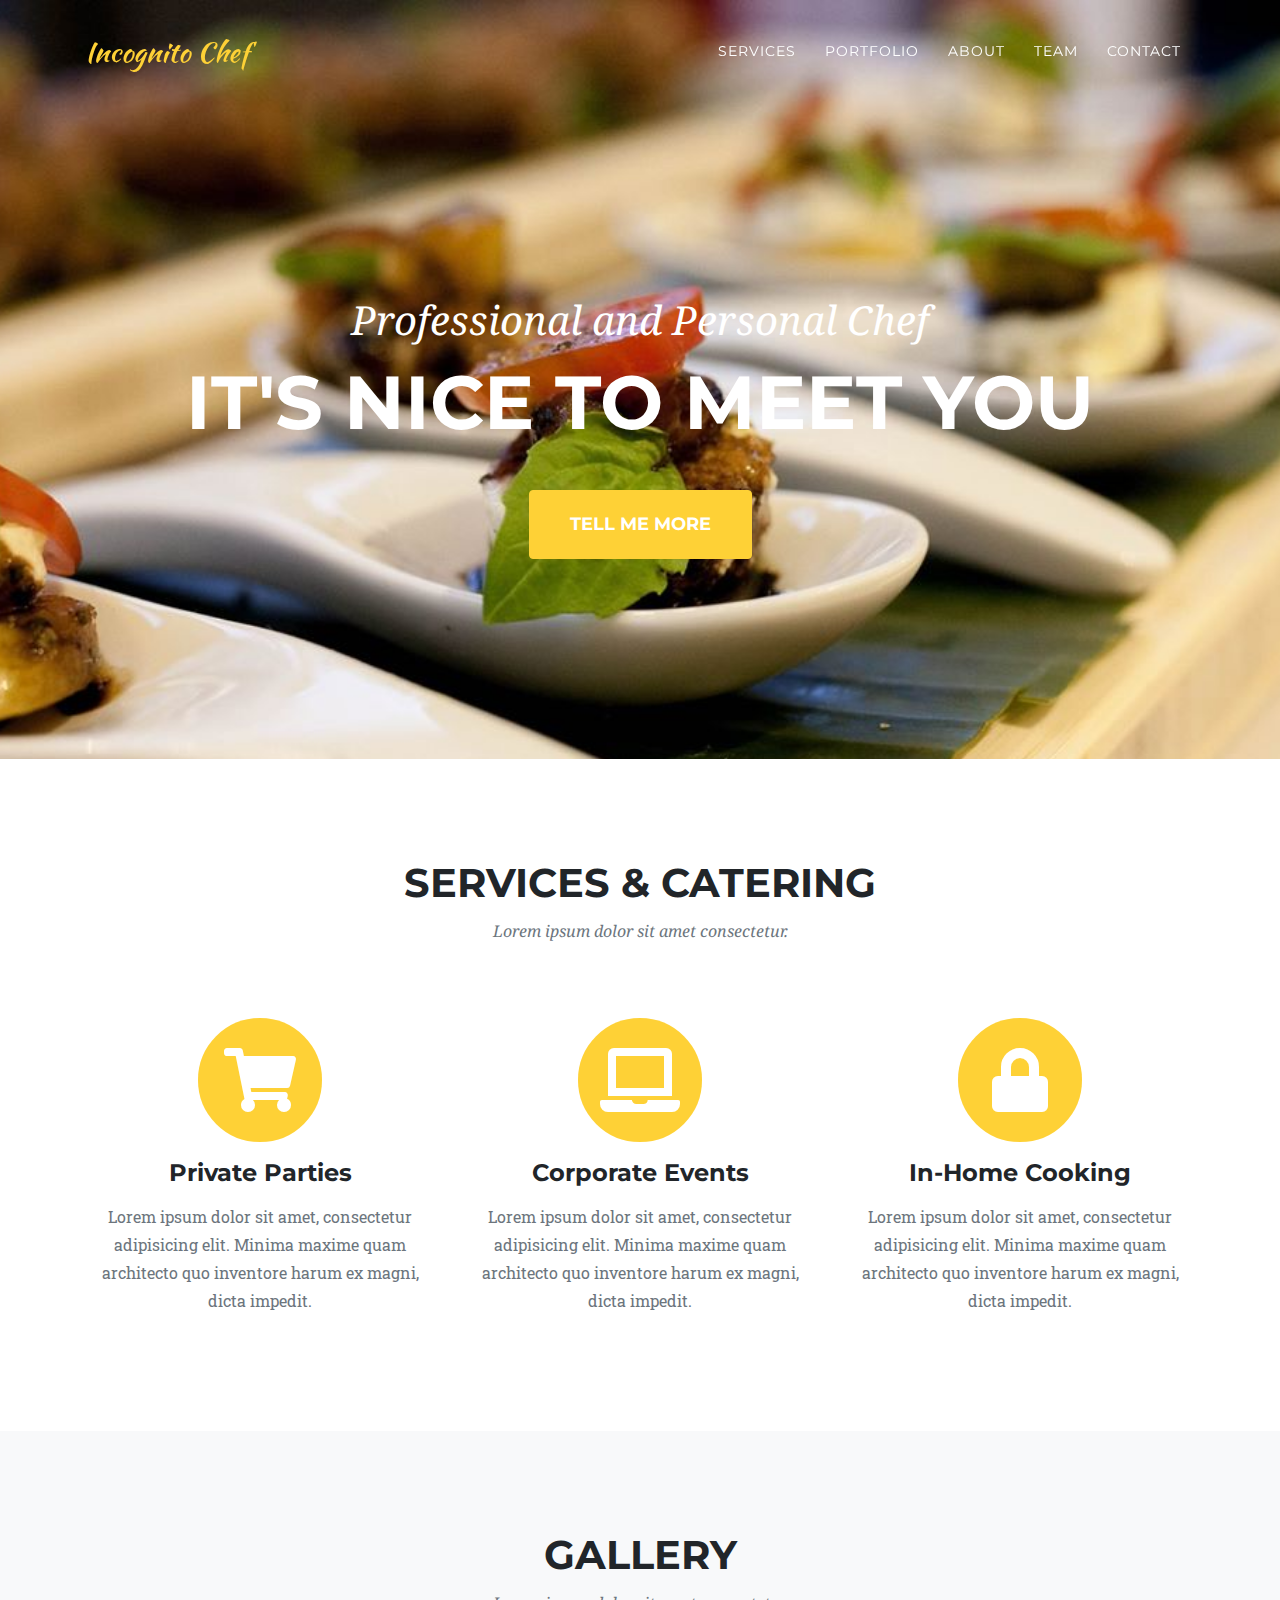
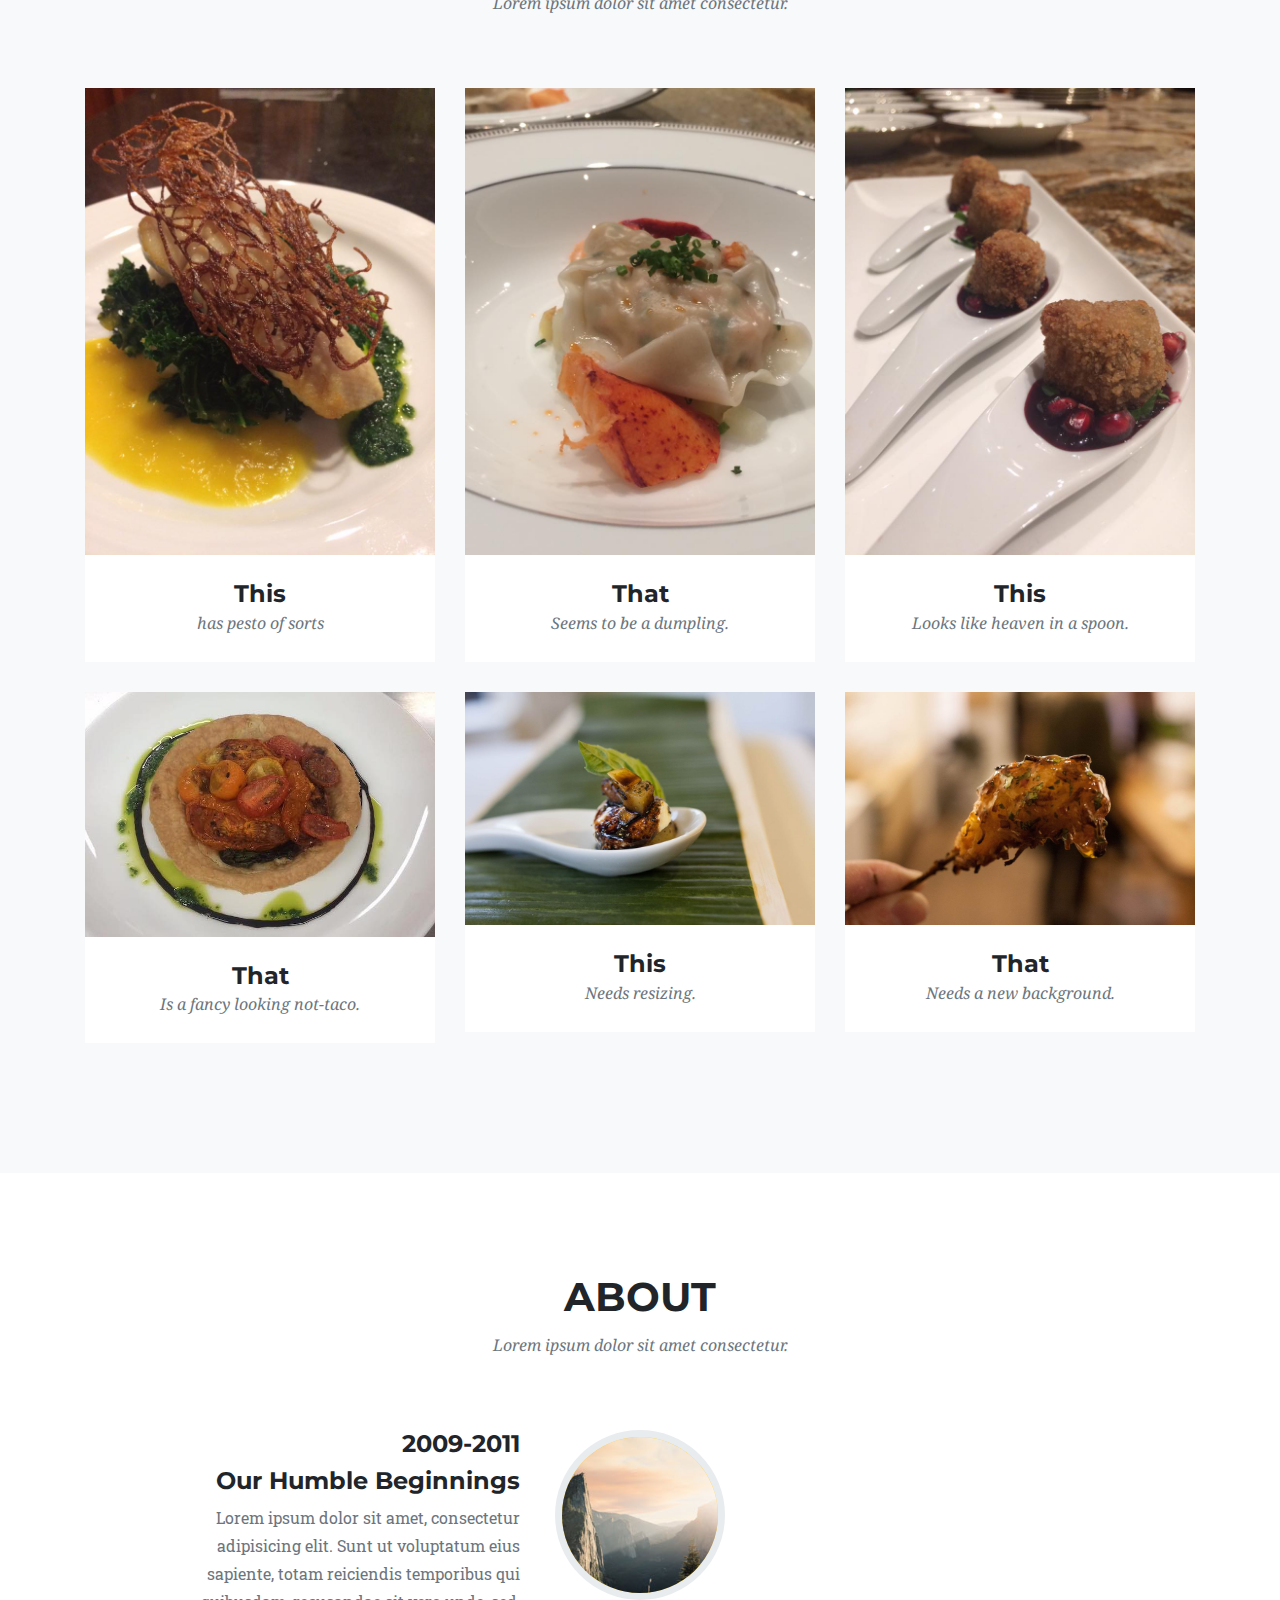
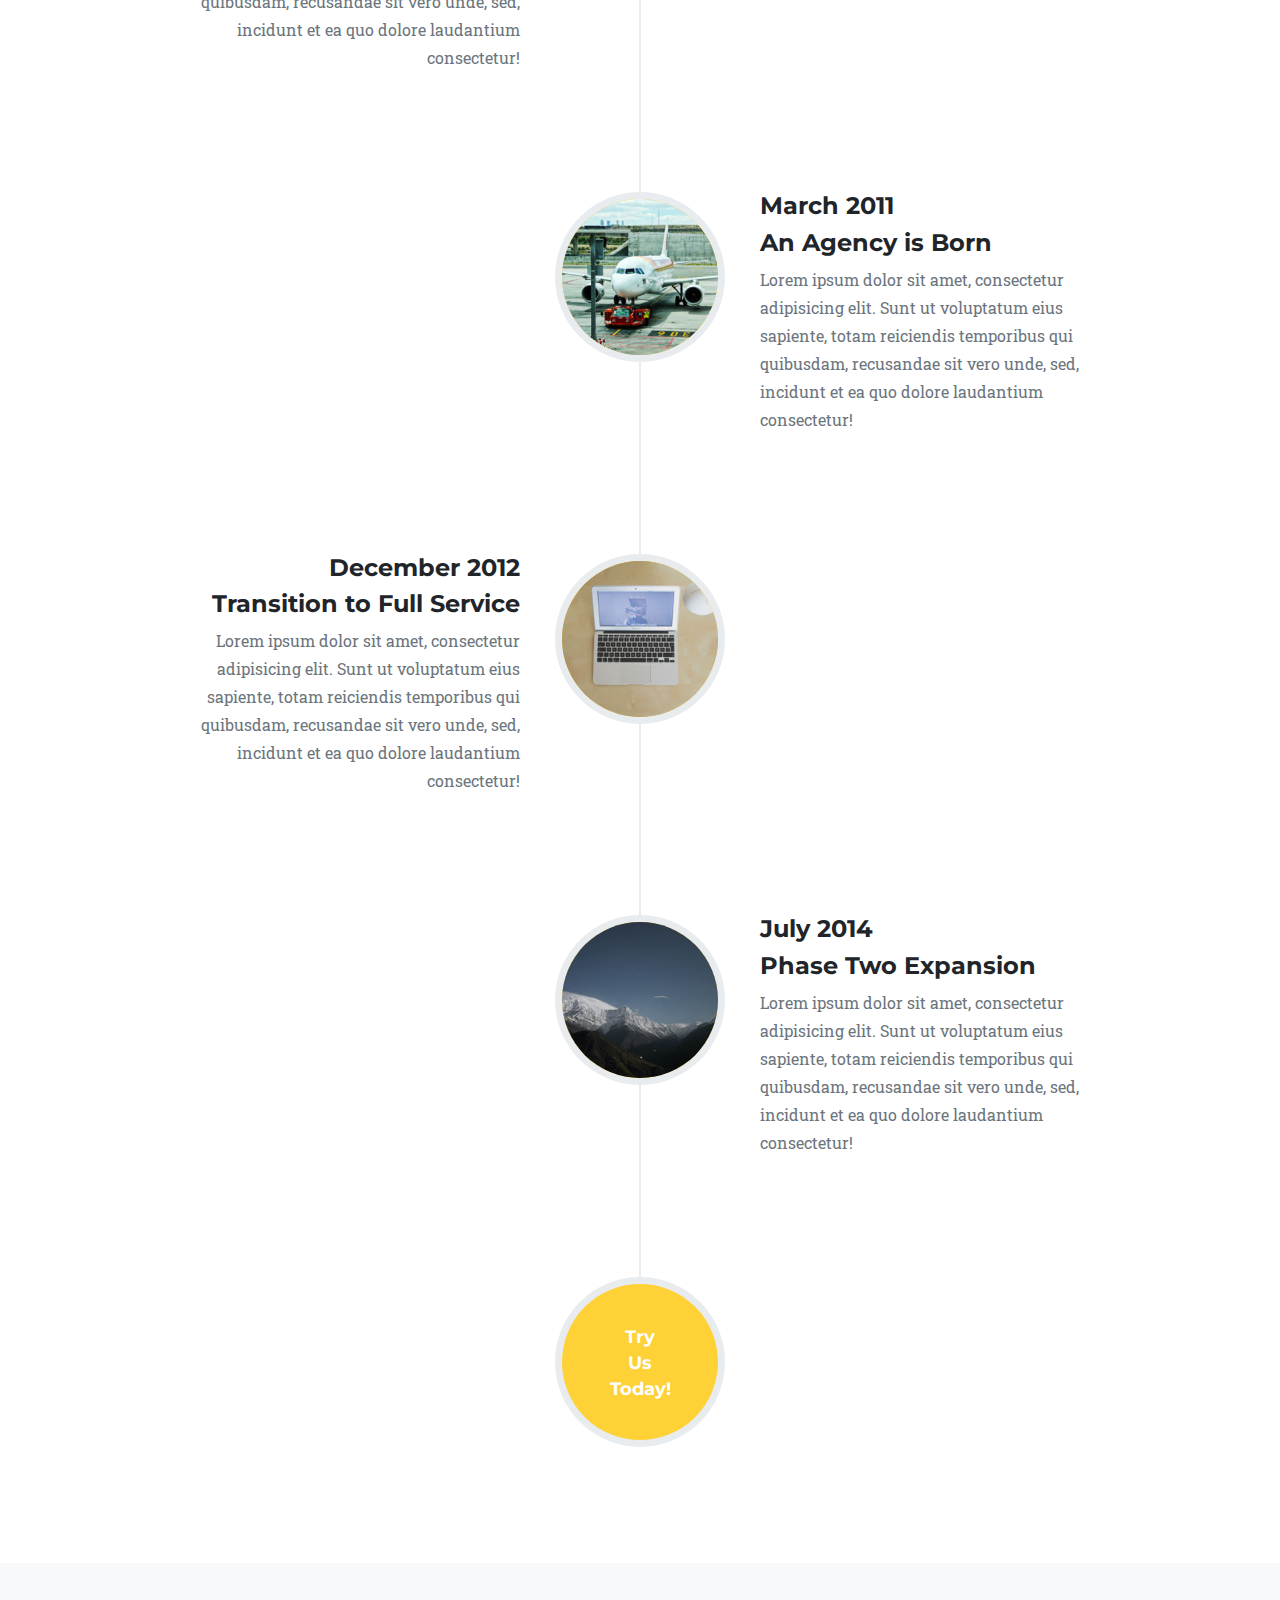
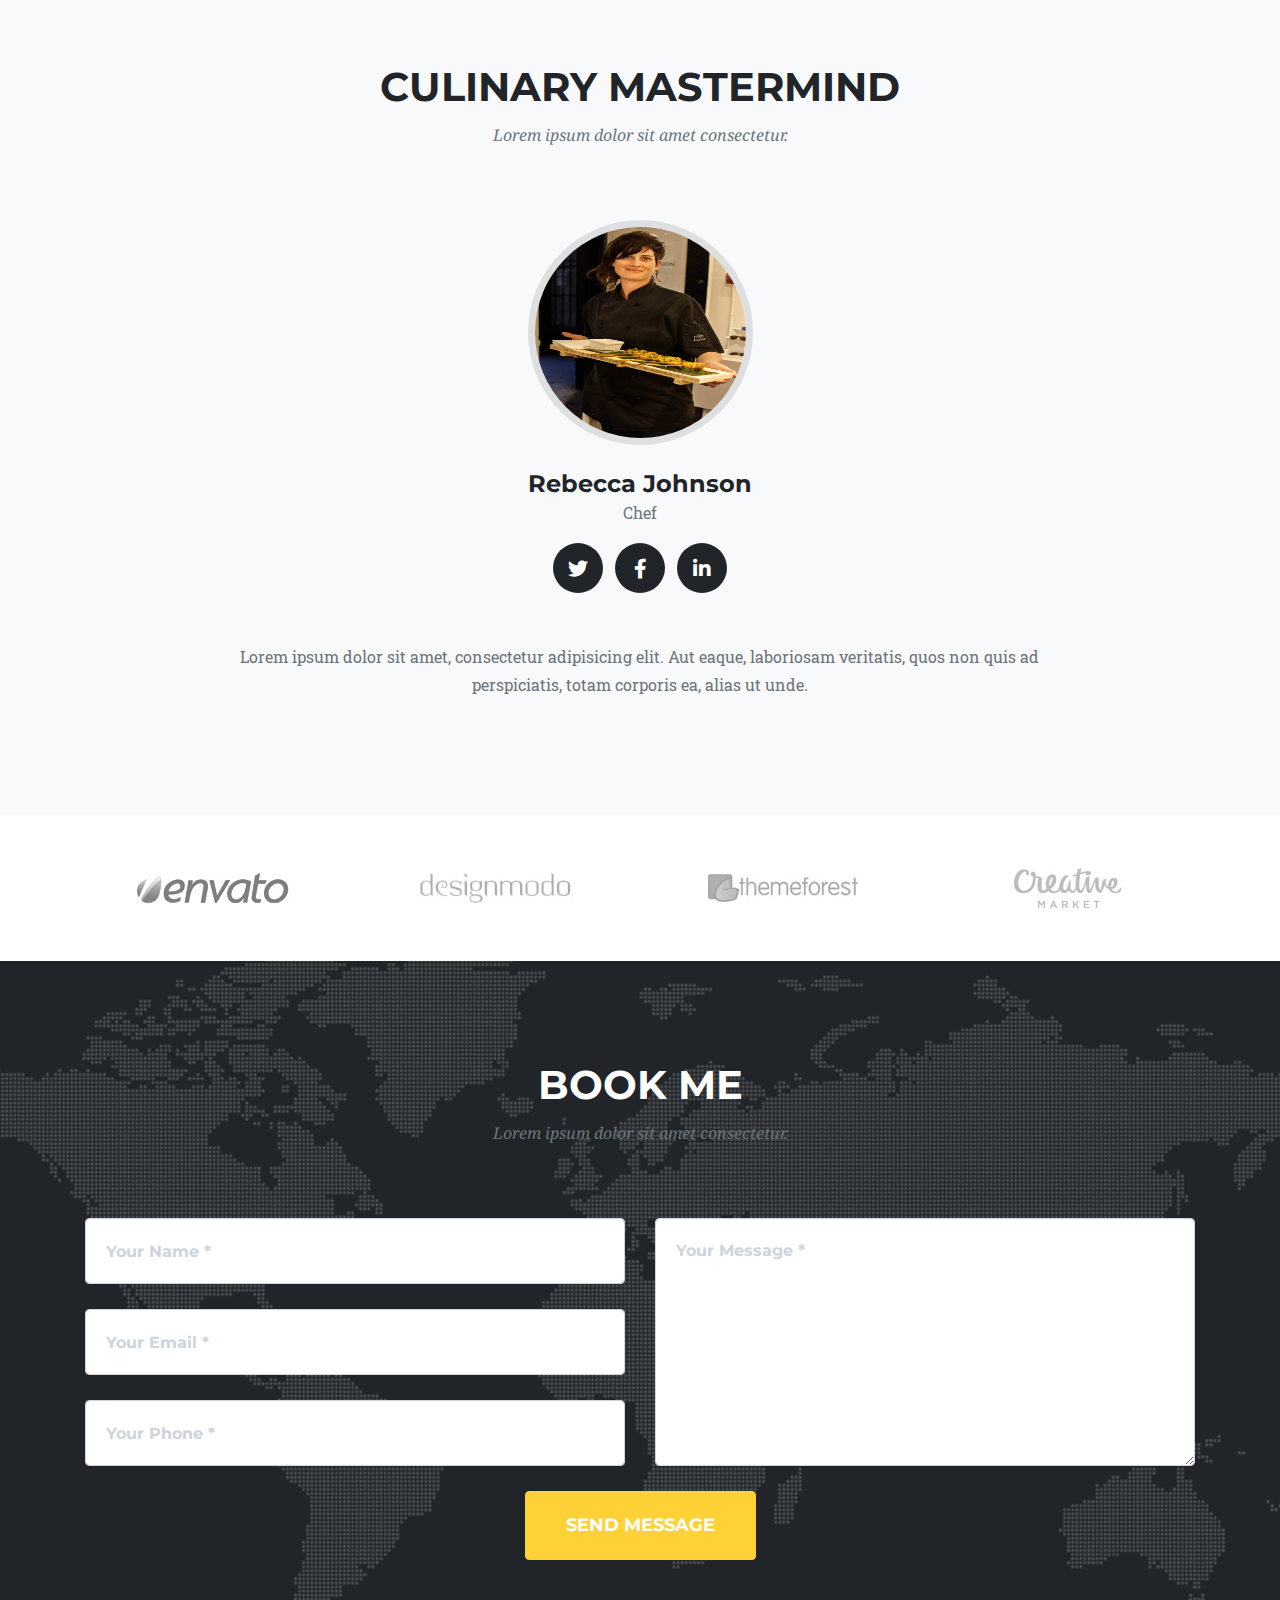
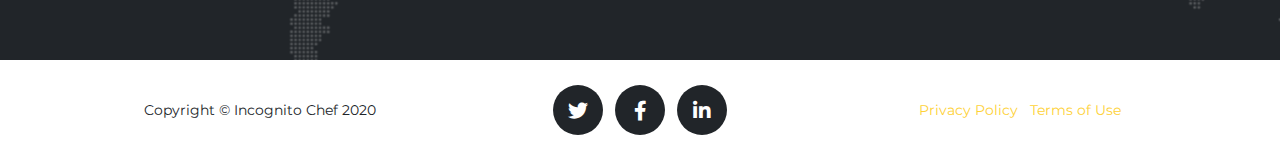
==== classes.html @ 46c606b2 "modals and timeline" ====
<!DOCTYPE html>
<html lang="en">

<head>

  <meta charset="utf-8">
  <meta name="viewport" content="width=device-width, initial-scale=1, shrink-to-fit=no">
  <meta name="description" content="">
  <meta name="author" content="">

  <title>Incognito Chef</title>

  <!-- Bootstrap core CSS -->
  <link href="vendor/bootstrap/css/bootstrap.min.css" rel="stylesheet">

  <!-- Custom fonts for this template -->
  <link href="vendor/fontawesome-free/css/all.min.css" rel="stylesheet" type="text/css">
  <link href="https://fonts.googleapis.com/css?family=Montserrat:400,700" rel="stylesheet" type="text/css">
  <link href='https://fonts.googleapis.com/css?family=Kaushan+Script' rel='stylesheet' type='text/css'>
  <link href='https://fonts.googleapis.com/css?family=Droid+Serif:400,700,400italic,700italic' rel='stylesheet' type='text/css'>
  <link href='https://fonts.googleapis.com/css?family=Roboto+Slab:400,100,300,700' rel='stylesheet' type='text/css'>

  <!-- Custom styles for this template -->
  <link href="css/agency.min.css" rel="stylesheet">

</head>

<body id="page-top">

  <!-- Navigation -->
  <nav class="navbar navbar-expand-lg navbar-dark fixed-top" id="mainNav">
    <div class="container">
      <a class="navbar-brand js-scroll-trigger" href="#page-top">Incognito Chef</a>
      <button class="navbar-toggler navbar-toggler-right" type="button" data-toggle="collapse" data-target="#navbarResponsive" aria-controls="navbarResponsive" aria-expanded="false" aria-label="Toggle navigation">
        Menu
        <i class="fas fa-bars"></i>
      </button>
      <div class="collapse navbar-collapse" id="navbarResponsive">
        <ul class="navbar-nav text-uppercase ml-auto">
          <li class="nav-item">
            <a class="nav-link js-scroll-trigger" href="#services">Services</a>
          </li>
          <li class="nav-item">
            <a class="nav-link js-scroll-trigger" href="#portfolio">Portfolio</a>
          </li>
          <li class="nav-item">
            <a class="nav-link js-scroll-trigger" href="#about">About</a>
          </li>
          <li class="nav-item">
            <a class="nav-link js-scroll-trigger" href="#team">Team</a>
          </li>
          <li class="nav-item">
            <a class="nav-link js-scroll-trigger" href="#contact">Contact</a>
          </li>
        </ul>
      </div>
    </div>
  </nav>

  <!-- Header -->
  <header class="masthead">
    <div class="container">
      <div class="intro-text">
        <div class="intro-lead-in">Professional and Personal Chef</div>
        <div class="intro-heading text-uppercase">It's Nice To Meet You</div>
        <a class="btn btn-primary btn-xl text-uppercase js-scroll-trigger" href="#services">Tell Me More</a>
      </div>
    </div>
  </header>

  <!-- Services -->
  <section class="page-section" id="services">
    <div class="container">
      <div class="row">
        <div class="col-lg-12 text-center">
          <h2 class="section-heading text-uppercase">Services & Catering</h2>
          <h3 class="section-subheading text-muted">Lorem ipsum dolor sit amet consectetur.</h3>
        </div>
      </div>
      <div class="row text-center">
        <div class="col-md-4">
          <span class="fa-stack fa-4x">
            <i class="fas fa-circle fa-stack-2x text-primary"></i>
            <i class="fas fa-shopping-cart fa-stack-1x fa-inverse"></i>
          </span>
          <h4 class="service-heading">Private Parties</h4>
          <p class="text-muted">Lorem ipsum dolor sit amet, consectetur adipisicing elit. Minima maxime quam architecto quo inventore harum ex magni, dicta impedit.</p>
        </div>
        <div class="col-md-4">
          <span class="fa-stack fa-4x">
            <i class="fas fa-circle fa-stack-2x text-primary"></i>
            <i class="fas fa-laptop fa-stack-1x fa-inverse"></i>
          </span>
          <h4 class="service-heading">Corporate Events</h4>
          <p class="text-muted">Lorem ipsum dolor sit amet, consectetur adipisicing elit. Minima maxime quam architecto quo inventore harum ex magni, dicta impedit.</p>
        </div>
        <div class="col-md-4">
          <span class="fa-stack fa-4x">
            <i class="fas fa-circle fa-stack-2x text-primary"></i>
            <i class="fas fa-lock fa-stack-1x fa-inverse"></i>
          </span>
          <h4 class="service-heading">In-Home Cooking</h4>
          <p class="text-muted">Lorem ipsum dolor sit amet, consectetur adipisicing elit. Minima maxime quam architecto quo inventore harum ex magni, dicta impedit.</p>
        </div>
      </div>
    </div>
  </section>

  <!-- Portfolio Grid -->
  <section class="bg-light page-section" id="portfolio">
    <div class="container">
      <div class="row">
        <div class="col-lg-12 text-center">
          <h2 class="section-heading text-uppercase">Gallery</h2>
          <h3 class="section-subheading text-muted">Lorem ipsum dolor sit amet consectetur.</h3>
        </div>
      </div>
      <div class="row">
        <div class="col-md-4 col-sm-6 portfolio-item">
          <a class="portfolio-link" data-toggle="modal" href="#portfolioModal1">
            <div class="portfolio-hover">
              <div class="portfolio-hover-content">
                <i class="fas fa-plus fa-3x"></i>
              </div>
            </div>
            <img class="img-fluid" src="img/portfolio/food1.jpg" alt="">
          </a>
          <div class="portfolio-caption">
            <h4>This</h4>
            <p class="text-muted">has pesto of sorts</p>
          </div>
        </div>
        <div class="col-md-4 col-sm-6 portfolio-item">
          <a class="portfolio-link" data-toggle="modal" href="#portfolioModal2">
            <div class="portfolio-hover">
              <div class="portfolio-hover-content">
                <i class="fas fa-plus fa-3x"></i>
              </div>
            </div>
            <img class="img-fluid" src="img/portfolio/food2.jpg" alt="">
          </a>
          <div class="portfolio-caption">
            <h4>That</h4>
            <p class="text-muted">Seems to be a dumpling.</p>
          </div>
        </div>
        <div class="col-md-4 col-sm-6 portfolio-item">
          <a class="portfolio-link" data-toggle="modal" href="#portfolioModal3">
            <div class="portfolio-hover">
              <div class="portfolio-hover-content">
                <i class="fas fa-plus fa-3x"></i>
              </div>
            </div>
            <img class="img-fluid" src="img/portfolio/food3.jpg" alt="">
          </a>
          <div class="portfolio-caption">
            <h4>This</h4>
            <p class="text-muted">Looks like heaven in a spoon.</p>
          </div>
        </div>
        <div class="col-md-4 col-sm-6 portfolio-item">
          <a class="portfolio-link" data-toggle="modal" href="#portfolioModal4">
            <div class="portfolio-hover">
              <div class="portfolio-hover-content">
                <i class="fas fa-plus fa-3x"></i>
              </div>
            </div>
            <img class="img-fluid" src="img/portfolio/food4.jpg" alt="">
          </a>
          <div class="portfolio-caption">
            <h4>That</h4>
            <p class="text-muted">Is a fancy looking not-taco.</p>
          </div>
        </div>
        <div class="col-md-4 col-sm-6 portfolio-item">
          <a class="portfolio-link" data-toggle="modal" href="#portfolioModal5">
            <div class="portfolio-hover">
              <div class="portfolio-hover-content">
                <i class="fas fa-plus fa-3x"></i>
              </div>
            </div>
            <img class="img-fluid" src="img/portfolio/food5.jpg" alt="">
          </a>
          <div class="portfolio-caption">
            <h4>This</h4>
            <p class="text-muted">Needs resizing.</p>
          </div>
        </div>
        <div class="col-md-4 col-sm-6 portfolio-item">
          <a class="portfolio-link" data-toggle="modal" href="#portfolioModal6">
            <div class="portfolio-hover">
              <div class="portfolio-hover-content">
                <i class="fas fa-plus fa-3x"></i>
              </div>
            </div>
            <img class="img-fluid" src="img/portfolio/food6.jpg" alt="">
          </a>
          <div class="portfolio-caption">
            <h4>That</h4>
            <p class="text-muted">Needs a new background.</p>
          </div>
        </div>
      </div>
    </div>
  </section>

  <!-- About -->
  <section class="page-section" id="about">
    <div class="container">
      <div class="row">
        <div class="col-lg-12 text-center">
          <h2 class="section-heading text-uppercase">About</h2>
          <h3 class="section-subheading text-muted">Lorem ipsum dolor sit amet consectetur.</h3>
        </div>
      </div>
      <div class="row">
        <div class="col-lg-12">
          <ul class="timeline">
            <li>
              <div class="timeline-image">
                <img class="rounded-circle img-fluid" src="img/about/1.jpg" alt="">
              </div>
              <div class="timeline-panel">
                <div class="timeline-heading">
                  <h4>2009-2011</h4>
                  <h4 class="subheading">Our Humble Beginnings</h4>
                </div>
                <div class="timeline-body">
                  <p class="text-muted">Lorem ipsum dolor sit amet, consectetur adipisicing elit. Sunt ut voluptatum eius sapiente, totam reiciendis temporibus qui quibusdam, recusandae sit vero unde, sed, incidunt et ea quo dolore laudantium consectetur!</p>
                </div>
              </div>
            </li>
            <li class="timeline-inverted">
              <div class="timeline-image">
                <img class="rounded-circle img-fluid" src="img/about/2.jpg" alt="">
              </div>
              <div class="timeline-panel">
                <div class="timeline-heading">
                  <h4>March 2011</h4>
                  <h4 class="subheading">An Agency is Born</h4>
                </div>
                <div class="timeline-body">
                  <p class="text-muted">Lorem ipsum dolor sit amet, consectetur adipisicing elit. Sunt ut voluptatum eius sapiente, totam reiciendis temporibus qui quibusdam, recusandae sit vero unde, sed, incidunt et ea quo dolore laudantium consectetur!</p>
                </div>
              </div>
            </li>
            <li>
              <div class="timeline-image">
                <img class="rounded-circle img-fluid" src="img/about/3.jpg" alt="">
              </div>
              <div class="timeline-panel">
                <div class="timeline-heading">
                  <h4>December 2012</h4>
                  <h4 class="subheading">Transition to Full Service</h4>
                </div>
                <div class="timeline-body">
                  <p class="text-muted">Lorem ipsum dolor sit amet, consectetur adipisicing elit. Sunt ut voluptatum eius sapiente, totam reiciendis temporibus qui quibusdam, recusandae sit vero unde, sed, incidunt et ea quo dolore laudantium consectetur!</p>
                </div>
              </div>
            </li>
            <li class="timeline-inverted">
              <div class="timeline-image">
                <img class="rounded-circle img-fluid" src="img/about/4.jpg" alt="">
              </div>
              <div class="timeline-panel">
                <div class="timeline-heading">
                  <h4>July 2014</h4>
                  <h4 class="subheading">Phase Two Expansion</h4>
                </div>
                <div class="timeline-body">
                  <p class="text-muted">Lorem ipsum dolor sit amet, consectetur adipisicing elit. Sunt ut voluptatum eius sapiente, totam reiciendis temporibus qui quibusdam, recusandae sit vero unde, sed, incidunt et ea quo dolore laudantium consectetur!</p>
                </div>
              </div>
            </li>
            <li class="timeline-inverted">
              <div class="timeline-image">
                <h4>Try
                  <br>Us
                  <br>Today!</h4>
              </div>
            </li>
          </ul>
        </div>
      </div>
    </div>
  </section>

  <!-- Team -->
  <section class="bg-light page-section" id="team">
    <div class="container">
      <div class="row">
        <div class="col-lg-12 text-center">
          <h2 class="section-heading text-uppercase">Culinary Mastermind</h2>
          <h3 class="section-subheading text-muted">Lorem ipsum dolor sit amet consectetur.</h3>
        </div>
      </div>
      
        
          <div class="team-member">
            <img class="mx-auto rounded-circle" src="img/team/rebecca.jpg" alt="">
            <h4>Rebecca Johnson</h4>
            <p class="text-muted">Chef</p>
            <ul class="list-inline social-buttons">
              <li class="list-inline-item">
                <a href="#">
                  <i class="fab fa-twitter"></i>
                </a>
              </li>
              <li class="list-inline-item">
                <a href="#">
                  <i class="fab fa-facebook-f"></i>
                </a>
              </li>
              <li class="list-inline-item">
                <a href="#">
                  <i class="fab fa-linkedin-in"></i>
                </a>
              </li>
            </ul>
          </div>
        
      </div>
      <div class="row">
        <div class="col-lg-8 mx-auto text-center">
          <p class="large text-muted">Lorem ipsum dolor sit amet, consectetur adipisicing elit. Aut eaque, laboriosam veritatis, quos non quis ad perspiciatis, totam corporis ea, alias ut unde.</p>
        </div>
      </div>
    </div>
  </section>

  <!-- Awardss -->
  <section class="py-5">
    <div class="container">
      <div class="row">
        <div class="col-md-3 col-sm-6">
          <a href="#">
            <img class="img-fluid d-block mx-auto" src="img/logos/envato.jpg" alt="">
          </a>
        </div>
        <div class="col-md-3 col-sm-6">
          <a href="#">
            <img class="img-fluid d-block mx-auto" src="img/logos/designmodo.jpg" alt="">
          </a>
        </div>
        <div class="col-md-3 col-sm-6">
          <a href="#">
            <img class="img-fluid d-block mx-auto" src="img/logos/themeforest.jpg" alt="">
          </a>
        </div>
        <div class="col-md-3 col-sm-6">
          <a href="#">
            <img class="img-fluid d-block mx-auto" src="img/logos/creative-market.jpg" alt="">
          </a>
        </div>
      </div>
    </div>
  </section>

  <!-- Contact -->
  <section class="page-section" id="contact">
    <div class="container">
      <div class="row">
        <div class="col-lg-12 text-center">
          <h2 class="section-heading text-uppercase">Book Me</h2>
          <h3 class="section-subheading text-muted">Lorem ipsum dolor sit amet consectetur.</h3>
        </div>
      </div>
      <div class="row">
        <div class="col-lg-12">
          <form id="contactForm" name="sentMessage" novalidate="novalidate">
            <div class="row">
              <div class="col-md-6">
                <div class="form-group">
                  <input class="form-control" id="name" type="text" placeholder="Your Name *" required="required" data-validation-required-message="Please enter your name.">
                  <p class="help-block text-danger"></p>
                </div>
                <div class="form-group">
                  <input class="form-control" id="email" type="email" placeholder="Your Email *" required="required" data-validation-required-message="Please enter your email address.">
                  <p class="help-block text-danger"></p>
                </div>
                <div class="form-group">
                  <input class="form-control" id="phone" type="tel" placeholder="Your Phone *" required="required" data-validation-required-message="Please enter your phone number.">
                  <p class="help-block text-danger"></p>
                </div>
              </div>
              <div class="col-md-6">
                <div class="form-group">
                  <textarea class="form-control" id="message" placeholder="Your Message *" required="required" data-validation-required-message="Please enter a message."></textarea>
                  <p class="help-block text-danger"></p>
                </div>
              </div>
              <div class="clearfix"></div>
              <div class="col-lg-12 text-center">
                <div id="success"></div>
                <button id="sendMessageButton" class="btn btn-primary btn-xl text-uppercase" type="submit">Send Message</button>
              </div>
            </div>
          </form>
        </div>
      </div>
    </div>
  </section>

  <!-- Footer -->
  <footer class="footer">
    <div class="container">
      <div class="row align-items-center">
        <div class="col-md-4">
          <span class="copyright">Copyright &copy; Incognito Chef 2020</span>
        </div>
        <div class="col-md-4">
          <ul class="list-inline social-buttons">
            <li class="list-inline-item">
              <a href="#">
                <i class="fab fa-twitter"></i>
              </a>
            </li>
            <li class="list-inline-item">
              <a href="#">
                <i class="fab fa-facebook-f"></i>
              </a>
            </li>
            <li class="list-inline-item">
              <a href="#">
                <i class="fab fa-linkedin-in"></i>
              </a>
            </li>
          </ul>
        </div>
        <div class="col-md-4">
          <ul class="list-inline quicklinks">
            <li class="list-inline-item">
              <a href="#">Privacy Policy</a>
            </li>
            <li class="list-inline-item">
              <a href="#">Terms of Use</a>
            </li>
          </ul>
        </div>
      </div>
    </div>
  </footer>

  <!-- Portfolio Modals -->

  <!-- Modal 1 -->
  <div class="portfolio-modal modal fade" id="portfolioModal1" tabindex="-1" role="dialog" aria-hidden="true">
    <div class="modal-dialog">
      <div class="modal-content">
        <div class="close-modal" data-dismiss="modal">
          <div class="lr">
            <div class="rl"></div>
          </div>
        </div>
        <div class="container">
          <div class="row">
            <div class="col-lg-8 mx-auto">
              <div class="modal-body">
                <!-- Project Details Go Here -->
                <h2 class="text-uppercase">Project Name</h2>
                <p class="item-intro text-muted">Lorem ipsum dolor sit amet consectetur.</p>
                <img class="img-fluid d-block mx-auto" src="img/portfolio/01-full.jpg" alt="">
                <p>Use this area to describe your project. Lorem ipsum dolor sit amet, consectetur adipisicing elit. Est blanditiis dolorem culpa incidunt minus dignissimos deserunt repellat aperiam quasi sunt officia expedita beatae cupiditate, maiores repudiandae, nostrum, reiciendis facere nemo!</p>
                <ul class="list-inline">
                  <li>Date: January 2017</li>
                  <li>Client: Threads</li>
                  <li>Category: Illustration</li>
                </ul>
                <button class="btn btn-primary" data-dismiss="modal" type="button">
                  <i class="fas fa-times"></i>
                  Close Project</button>
              </div>
            </div>
          </div>
        </div>
      </div>
    </div>
  </div>

  <!-- Modal 2 -->
  <div class="portfolio-modal modal fade" id="portfolioModal2" tabindex="-1" role="dialog" aria-hidden="true">
    <div class="modal-dialog">
      <div class="modal-content">
        <div class="close-modal" data-dismiss="modal">
          <div class="lr">
            <div class="rl"></div>
          </div>
        </div>
        <div class="container">
          <div class="row">
            <div class="col-lg-8 mx-auto">
              <div class="modal-body">
                <!-- Project Details Go Here -->
                <h2 class="text-uppercase">Project Name</h2>
                <p class="item-intro text-muted">Lorem ipsum dolor sit amet consectetur.</p>
                <img class="img-fluid d-block mx-auto" src="img/portfolio/02-full.jpg" alt="">
                <p>Use this area to describe your project. Lorem ipsum dolor sit amet, consectetur adipisicing elit. Est blanditiis dolorem culpa incidunt minus dignissimos deserunt repellat aperiam quasi sunt officia expedita beatae cupiditate, maiores repudiandae, nostrum, reiciendis facere nemo!</p>
                <ul class="list-inline">
                  <li>Date: January 2017</li>
                  <li>Client: Explore</li>
                  <li>Category: Graphic Design</li>
                </ul>
                <button class="btn btn-primary" data-dismiss="modal" type="button">
                  <i class="fas fa-times"></i>
                  Close Project</button>
              </div>
            </div>
          </div>
        </div>
      </div>
    </div>
  </div>

  <!-- Modal 3 -->
  <div class="portfolio-modal modal fade" id="portfolioModal3" tabindex="-1" role="dialog" aria-hidden="true">
    <div class="modal-dialog">
      <div class="modal-content">
        <div class="close-modal" data-dismiss="modal">
          <div class="lr">
            <div class="rl"></div>
          </div>
        </div>
        <div class="container">
          <div class="row">
            <div class="col-lg-8 mx-auto">
              <div class="modal-body">
                <!-- Project Details Go Here -->
                <h2 class="text-uppercase">Project Name</h2>
                <p class="item-intro text-muted">Lorem ipsum dolor sit amet consectetur.</p>
                <img class="img-fluid d-block mx-auto" src="img/portfolio/03-full.jpg" alt="">
                <p>Use this area to describe your project. Lorem ipsum dolor sit amet, consectetur adipisicing elit. Est blanditiis dolorem culpa incidunt minus dignissimos deserunt repellat aperiam quasi sunt officia expedita beatae cupiditate, maiores repudiandae, nostrum, reiciendis facere nemo!</p>
                <ul class="list-inline">
                  <li>Date: January 2017</li>
                  <li>Client: Finish</li>
                  <li>Category: Identity</li>
                </ul>
                <button class="btn btn-primary" data-dismiss="modal" type="button">
                  <i class="fas fa-times"></i>
                  Close Project</button>
              </div>
            </div>
          </div>
        </div>
      </div>
    </div>
  </div>

  <!-- Modal 4 -->
  <div class="portfolio-modal modal fade" id="portfolioModal4" tabindex="-1" role="dialog" aria-hidden="true">
    <div class="modal-dialog">
      <div class="modal-content">
        <div class="close-modal" data-dismiss="modal">
          <div class="lr">
            <div class="rl"></div>
          </div>
        </div>
        <div class="container">
          <div class="row">
            <div class="col-lg-8 mx-auto">
              <div class="modal-body">
                <!-- Project Details Go Here -->
                <h2 class="text-uppercase">Project Name</h2>
                <p class="item-intro text-muted">Lorem ipsum dolor sit amet consectetur.</p>
                <img class="img-fluid d-block mx-auto" src="img/portfolio/04-full.jpg" alt="">
                <p>Use this area to describe your project. Lorem ipsum dolor sit amet, consectetur adipisicing elit. Est blanditiis dolorem culpa incidunt minus dignissimos deserunt repellat aperiam quasi sunt officia expedita beatae cupiditate, maiores repudiandae, nostrum, reiciendis facere nemo!</p>
                <ul class="list-inline">
                  <li>Date: January 2017</li>
                  <li>Client: Lines</li>
                  <li>Category: Branding</li>
                </ul>
                <button class="btn btn-primary" data-dismiss="modal" type="button">
                  <i class="fas fa-times"></i>
                  Close Project</button>
              </div>
            </div>
          </div>
        </div>
      </div>
    </div>
  </div>

  <!-- Modal 5 -->
  <div class="portfolio-modal modal fade" id="portfolioModal5" tabindex="-1" role="dialog" aria-hidden="true">
    <div class="modal-dialog">
      <div class="modal-content">
        <div class="close-modal" data-dismiss="modal">
          <div class="lr">
            <div class="rl"></div>
          </div>
        </div>
        <div class="container">
          <div class="row">
            <div class="col-lg-8 mx-auto">
              <div class="modal-body">
                <!-- Project Details Go Here -->
                <h2 class="text-uppercase">Project Name</h2>
                <p class="item-intro text-muted">Lorem ipsum dolor sit amet consectetur.</p>
                <img class="img-fluid d-block mx-auto" src="img/portfolio/05-full.jpg" alt="">
                <p>Use this area to describe your project. Lorem ipsum dolor sit amet, consectetur adipisicing elit. Est blanditiis dolorem culpa incidunt minus dignissimos deserunt repellat aperiam quasi sunt officia expedita beatae cupiditate, maiores repudiandae, nostrum, reiciendis facere nemo!</p>
                <ul class="list-inline">
                  <li>Date: January 2017</li>
                  <li>Client: Southwest</li>
                  <li>Category: Website Design</li>
                </ul>
                <button class="btn btn-primary" data-dismiss="modal" type="button">
                  <i class="fas fa-times"></i>
                  Close Project</button>
              </div>
            </div>
          </div>
        </div>
      </div>
    </div>
  </div>

  <!-- Modal 6 -->
  <div class="portfolio-modal modal fade" id="portfolioModal6" tabindex="-1" role="dialog" aria-hidden="true">
    <div class="modal-dialog">
      <div class="modal-content">
        <div class="close-modal" data-dismiss="modal">
          <div class="lr">
            <div class="rl"></div>
          </div>
        </div>
        <div class="container">
          <div class="row">
            <div class="col-lg-8 mx-auto">
              <div class="modal-body">
                <!-- Project Details Go Here -->
                <h2 class="text-uppercase">Project Name</h2>
                <p class="item-intro text-muted">Lorem ipsum dolor sit amet consectetur.</p>
                <img class="img-fluid d-block mx-auto" src="img/portfolio/06-full.jpg" alt="">
                <p>Use this area to describe your project. Lorem ipsum dolor sit amet, consectetur adipisicing elit. Est blanditiis dolorem culpa incidunt minus dignissimos deserunt repellat aperiam quasi sunt officia expedita beatae cupiditate, maiores repudiandae, nostrum, reiciendis facere nemo!</p>
                <ul class="list-inline">
                  <li>Date: January 2017</li>
                  <li>Client: Window</li>
                  <li>Category: Photography</li>
                </ul>
                <button class="btn btn-primary" data-dismiss="modal" type="button">
                  <i class="fas fa-times"></i>
                  Close Project</button>
              </div>
            </div>
          </div>
        </div>
      </div>
    </div>
  </div>

  <!-- Bootstrap core JavaScript -->
  <script src="vendor/jquery/jquery.min.js"></script>
  <script src="vendor/bootstrap/js/bootstrap.bundle.min.js"></script>

  <!-- Plugin JavaScript -->
  <script src="vendor/jquery-easing/jquery.easing.min.js"></script>

  <!-- Contact form JavaScript -->
  <script src="js/jqBootstrapValidation.js"></script>
  <script src="js/contact_me.js"></script>

  <!-- Custom scripts for this template -->
  <script src="js/agency.min.js"></script>

</body>

</html>
---- css/agency.min.css ----
/*!
 * Start Bootstrap - Agency v5.2.2 (https://startbootstrap.com/template-overviews/agency)
 * Copyright 2013-2019 Start Bootstrap
 * Licensed under MIT (https://github.com/BlackrockDigital/startbootstrap-agency/blob/master/LICENSE)
 */body{overflow-x:hidden;font-family:'Roboto Slab',-apple-system,BlinkMacSystemFont,'Segoe UI',Roboto,'Helvetica Neue',Arial,sans-serif,'Apple Color Emoji','Segoe UI Emoji','Segoe UI Symbol','Noto Color Emoji'}p{line-height:1.75}a{color:#fed136}a:hover{color:#fec503}.text-primary{color:#fed136!important}h1,h2,h3,h4,h5,h6{font-weight:700;font-family:Montserrat,-apple-system,BlinkMacSystemFont,'Segoe UI',Roboto,'Helvetica Neue',Arial,sans-serif,'Apple Color Emoji','Segoe UI Emoji','Segoe UI Symbol','Noto Color Emoji'}.page-section{padding:100px 0}.page-section h2.section-heading{font-size:40px;margin-top:0;margin-bottom:15px}.page-section h3.section-subheading{font-size:16px;font-weight:400;font-style:italic;margin-bottom:75px;text-transform:none;font-family:'Droid Serif',-apple-system,BlinkMacSystemFont,'Segoe UI',Roboto,'Helvetica Neue',Arial,sans-serif,'Apple Color Emoji','Segoe UI Emoji','Segoe UI Symbol','Noto Color Emoji'}@media (min-width:768px){section{padding:150px 0}}::-moz-selection{background:#fed136;text-shadow:none}::selection{background:#fed136;text-shadow:rgba(0, 0, 0, 0.95) 1px 2px;}img::-moz-selection{background:0 0}img::selection{background:0 0}img::-moz-selection{background:0 0}.btn{font-family:Montserrat,-apple-system,BlinkMacSystemFont,'Segoe UI',Roboto,'Helvetica Neue',Arial,sans-serif,'Apple Color Emoji','Segoe UI Emoji','Segoe UI Symbol','Noto Color Emoji';font-weight:700}.btn-xl{font-size:18px;padding:20px 40px}.btn-primary{background-color:#fed136;border-color:#fed136}.btn-primary:active,.btn-primary:focus,.btn-primary:hover{background-color:#fec810!important;border-color:#fec810!important;color:#fff}.btn-primary:active,.btn-primary:focus{box-shadow:0 0 0 .2rem rgba(254,209,55,.5)!important}#mainNav{background-color:#212529}#mainNav .navbar-toggler{font-size:12px;right:0;padding:13px;text-transform:uppercase;color:#fff;border:0;background-color:#fed136;font-family:Montserrat,-apple-system,BlinkMacSystemFont,'Segoe UI',Roboto,'Helvetica Neue',Arial,sans-serif,'Apple Color Emoji','Segoe UI Emoji','Segoe UI Symbol','Noto Color Emoji'}#mainNav .navbar-brand{color:#fed136;font-family:'Kaushan Script',-apple-system,BlinkMacSystemFont,'Segoe UI',Roboto,'Helvetica Neue',Arial,sans-serif,'Apple Color Emoji','Segoe UI Emoji','Segoe UI Symbol','Noto Color Emoji'}#mainNav .navbar-brand.active,#mainNav .navbar-brand:active,#mainNav .navbar-brand:focus,#mainNav .navbar-brand:hover{color:#fec503}#mainNav .navbar-nav .nav-item .nav-link{font-size:90%;font-weight:400;padding:.75em 0;letter-spacing:1px;color:#fff;font-family:Montserrat,-apple-system,BlinkMacSystemFont,'Segoe UI',Roboto,'Helvetica Neue',Arial,sans-serif,'Apple Color Emoji','Segoe UI Emoji','Segoe UI Symbol','Noto Color Emoji'}#mainNav .navbar-nav .nav-item .nav-link.active,#mainNav .navbar-nav .nav-item .nav-link:hover{color:#fed136}@media (min-width:992px){#mainNav{padding-top:25px;padding-bottom:25px;transition:padding-top .3s,padding-bottom .3s;border:none;background-color:transparent}#mainNav .navbar-brand{font-size:1.75em;transition:all .3s}#mainNav .navbar-nav .nav-item .nav-link{padding:1.1em 1em!important}#mainNav.navbar-shrink{padding-top:0;padding-bottom:0;background-color:#212529}#mainNav.navbar-shrink .navbar-brand{font-size:1.25em;padding:12px 0}}header.masthead{text-align:center;color:#fff;background-image:url(../img/header-bg.jpg);background-repeat:no-repeat;background-attachment:fixed;background-position:center center;background-size:cover}header.masthead .intro-text{padding-top:150px;padding-bottom:100px}header.masthead .intro-text .intro-lead-in{font-size:22px;font-style:italic;line-height:22px;margin-bottom:25px;font-family:'Droid Serif',-apple-system,BlinkMacSystemFont,'Segoe UI',Roboto,'Helvetica Neue',Arial,sans-serif,'Apple Color Emoji','Segoe UI Emoji','Segoe UI Symbol','Noto Color Emoji'}header.masthead .intro-text .intro-heading{font-size:50px;font-weight:700;line-height:50px;margin-bottom:25px;font-family:Montserrat,-apple-system,BlinkMacSystemFont,'Segoe UI',Roboto,'Helvetica Neue',Arial,sans-serif,'Apple Color Emoji','Segoe UI Emoji','Segoe UI Symbol','Noto Color Emoji'}@media (min-width:768px){header.masthead .intro-text{padding-top:300px;padding-bottom:200px}header.masthead .intro-text .intro-lead-in{font-size:40px;font-style:italic;line-height:40px;margin-bottom:25px;font-family:'Droid Serif',-apple-system,BlinkMacSystemFont,'Segoe UI',Roboto,'Helvetica Neue',Arial,sans-serif,'Apple Color Emoji','Segoe UI Emoji','Segoe UI Symbol','Noto Color Emoji'}header.masthead .intro-text .intro-heading{font-size:75px;font-weight:700;line-height:75px;margin-bottom:50px;font-family:Montserrat,-apple-system,BlinkMacSystemFont,'Segoe UI',Roboto,'Helvetica Neue',Arial,sans-serif,'Apple Color Emoji','Segoe UI Emoji','Segoe UI Symbol','Noto Color Emoji'}}.service-heading{margin:15px 0;text-transform:none}#portfolio .portfolio-item{right:0;margin:0 0 15px}#portfolio .portfolio-item .portfolio-link{position:relative;display:block;max-width:400px;margin:0 auto;cursor:pointer}#portfolio .portfolio-item .portfolio-link .portfolio-hover{position:absolute;width:100%;height:100%;transition:all ease .5s;opacity:0;background:rgba(254,209,54,.9)}#portfolio .portfolio-item .portfolio-link .portfolio-hover:hover{opacity:1}#portfolio .portfolio-item .portfolio-link .portfolio-hover .portfolio-hover-content{font-size:20px;position:absolute;top:50%;width:100%;height:20px;margin-top:-12px;text-align:center;color:#fff}#portfolio .portfolio-item .portfolio-link .portfolio-hover .portfolio-hover-content i{margin-top:-12px}#portfolio .portfolio-item .portfolio-link .portfolio-hover .portfolio-hover-content h3,#portfolio .portfolio-item .portfolio-link .portfolio-hover .portfolio-hover-content h4{margin:0}#portfolio .portfolio-item .portfolio-caption{max-width:400px;margin:0 auto;padding:25px;text-align:center;background-color:#fff}#portfolio .portfolio-item .portfolio-caption h4{margin:0;text-transform:none}#portfolio .portfolio-item .portfolio-caption p{font-size:16px;font-style:italic;margin:0;font-family:'Droid Serif',-apple-system,BlinkMacSystemFont,'Segoe UI',Roboto,'Helvetica Neue',Arial,sans-serif,'Apple Color Emoji','Segoe UI Emoji','Segoe UI Symbol','Noto Color Emoji'}#portfolio *{z-index:2}@media (min-width:767px){#portfolio .portfolio-item{margin:0 0 30px}}.portfolio-modal .modal-dialog{margin:1rem;max-width:100vw}.portfolio-modal .modal-content{padding:100px 0;text-align:center}.portfolio-modal .modal-content h2{font-size:3em;margin-bottom:15px}.portfolio-modal .modal-content p{margin-bottom:30px}.portfolio-modal .modal-content p.item-intro{font-size:16px;font-style:italic;margin:20px 0 30px;font-family:'Droid Serif',-apple-system,BlinkMacSystemFont,'Segoe UI',Roboto,'Helvetica Neue',Arial,sans-serif,'Apple Color Emoji','Segoe UI Emoji','Segoe UI Symbol','Noto Color Emoji'}.portfolio-modal .modal-content ul.list-inline{margin-top:0;margin-bottom:30px}.portfolio-modal .modal-content img{margin-bottom:30px}.portfolio-modal .modal-content button{cursor:pointer}.portfolio-modal .close-modal{position:absolute;top:25px;right:25px;width:75px;height:75px;cursor:pointer;background-color:transparent}.portfolio-modal .close-modal:hover{opacity:.3}.portfolio-modal .close-modal .lr{z-index:1051;width:1px;height:75px;margin-left:35px;transform:rotate(45deg);background-color:#212529}.portfolio-modal .close-modal .lr .rl{z-index:1052;width:1px;height:75px;transform:rotate(90deg);background-color:#212529}.timeline{position:relative;padding:0;list-style:none}.timeline:before{position:absolute;top:0;bottom:0;left:40px;width:2px;margin-left:-1.5px;content:'';background-color:#e9ecef}.timeline>li{position:relative;min-height:50px;margin-bottom:50px}.timeline>li:after,.timeline>li:before{display:table;content:' '}.timeline>li:after{clear:both}.timeline>li .timeline-panel{position:relative;float:right;width:100%;padding:0 20px 0 100px;text-align:left}.timeline>li .timeline-panel:before{right:auto;left:-15px;border-right-width:15px;border-left-width:0}.timeline>li .timeline-panel:after{right:auto;left:-14px;border-right-width:14px;border-left-width:0}.timeline>li .timeline-image{position:absolute;z-index:100;left:0;width:80px;height:80px;margin-left:0;text-align:center;color:#fff;border:7px solid #e9ecef;border-radius:100%;background-color:#fed136}.timeline>li .timeline-image h4{font-size:10px;line-height:14px;margin-top:12px}.timeline>li.timeline-inverted>.timeline-panel{float:right;padding:0 20px 0 100px;text-align:left}.timeline>li.timeline-inverted>.timeline-panel:before{right:auto;left:-15px;border-right-width:15px;border-left-width:0}.timeline>li.timeline-inverted>.timeline-panel:after{right:auto;left:-14px;border-right-width:14px;border-left-width:0}.timeline>li:last-child{margin-bottom:0}.timeline .timeline-heading h4{margin-top:0;color:inherit}.timeline .timeline-heading h4.subheading{text-transform:none}.timeline .timeline-body>p,.timeline .timeline-body>ul{margin-bottom:0}@media (min-width:768px){.timeline:before{left:50%}.timeline>li{min-height:100px;margin-bottom:100px}.timeline>li .timeline-panel{float:left;width:41%;padding:0 20px 20px 30px;text-align:right}.timeline>li .timeline-image{left:50%;width:100px;height:100px;margin-left:-50px}.timeline>li .timeline-image h4{font-size:13px;line-height:18px;margin-top:16px}.timeline>li.timeline-inverted>.timeline-panel{float:right;padding:0 30px 20px 20px;text-align:left}}@media (min-width:992px){.timeline>li{min-height:150px}.timeline>li .timeline-panel{padding:0 20px 20px}.timeline>li .timeline-image{width:150px;height:150px;margin-left:-75px}.timeline>li .timeline-image h4{font-size:18px;line-height:26px;margin-top:30px}.timeline>li.timeline-inverted>.timeline-panel{padding:0 20px 20px}}@media (min-width:1200px){.timeline>li{min-height:170px}.timeline>li .timeline-panel{padding:0 20px 20px 100px}.timeline>li .timeline-image{width:170px;height:170px;margin-left:-85px}.timeline>li .timeline-image h4{margin-top:40px}.timeline>li.timeline-inverted>.timeline-panel{padding:0 100px 20px 20px}}.team-member{margin-bottom:50px;text-align:center}.team-member img{width:225px;height:225px;border:7px solid rgba(0,0,0,.1)}.team-member h4{margin-top:25px;margin-bottom:0;text-transform:none}.team-member p{margin-top:0}section#contact{background-color:#212529;background-image:url(../img/map-image.png);background-repeat:no-repeat;background-position:center}section#contact .section-heading{color:#fff}section#contact .form-group{margin-bottom:25px}section#contact .form-group input,section#contact .form-group textarea{padding:20px}section#contact .form-group input.form-control{height:auto}section#contact .form-group textarea.form-control{height:248px}section#contact .form-control:focus{border-color:#fed136;box-shadow:none}section#contact ::-webkit-input-placeholder{font-weight:700;color:#ced4da;font-family:Montserrat,-apple-system,BlinkMacSystemFont,'Segoe UI',Roboto,'Helvetica Neue',Arial,sans-serif,'Apple Color Emoji','Segoe UI Emoji','Segoe UI Symbol','Noto Color Emoji'}section#contact :-moz-placeholder{font-weight:700;color:#ced4da;font-family:Montserrat,-apple-system,BlinkMacSystemFont,'Segoe UI',Roboto,'Helvetica Neue',Arial,sans-serif,'Apple Color Emoji','Segoe UI Emoji','Segoe UI Symbol','Noto Color Emoji'}section#contact ::-moz-placeholder{font-weight:700;color:#ced4da;font-family:Montserrat,-apple-system,BlinkMacSystemFont,'Segoe UI',Roboto,'Helvetica Neue',Arial,sans-serif,'Apple Color Emoji','Segoe UI Emoji','Segoe UI Symbol','Noto Color Emoji'}section#contact :-ms-input-placeholder{font-weight:700;color:#ced4da;font-family:Montserrat,-apple-system,BlinkMacSystemFont,'Segoe UI',Roboto,'Helvetica Neue',Arial,sans-serif,'Apple Color Emoji','Segoe UI Emoji','Segoe UI Symbol','Noto Color Emoji'}.footer{padding:25px 0;text-align:center}.footer span.copyright{font-size:90%;line-height:40px;text-transform:none;font-family:Montserrat,-apple-system,BlinkMacSystemFont,'Segoe UI',Roboto,'Helvetica Neue',Arial,sans-serif,'Apple Color Emoji','Segoe UI Emoji','Segoe UI Symbol','Noto Color Emoji'}.footer ul.quicklinks{font-size:90%;line-height:40px;margin-bottom:0;text-transform:none;font-family:Montserrat,-apple-system,BlinkMacSystemFont,'Segoe UI',Roboto,'Helvetica Neue',Arial,sans-serif,'Apple Color Emoji','Segoe UI Emoji','Segoe UI Symbol','Noto Color Emoji'}ul.social-buttons{margin-bottom:0}ul.social-buttons li a{font-size:20px;line-height:50px;display:block;width:50px;height:50px;transition:all .3s;color:#fff;border-radius:100%;outline:0;background-color:#212529}ul.social-buttons li a:active,ul.social-buttons li a:focus,ul.social-buttons li a:hover{background-color:#fed136}
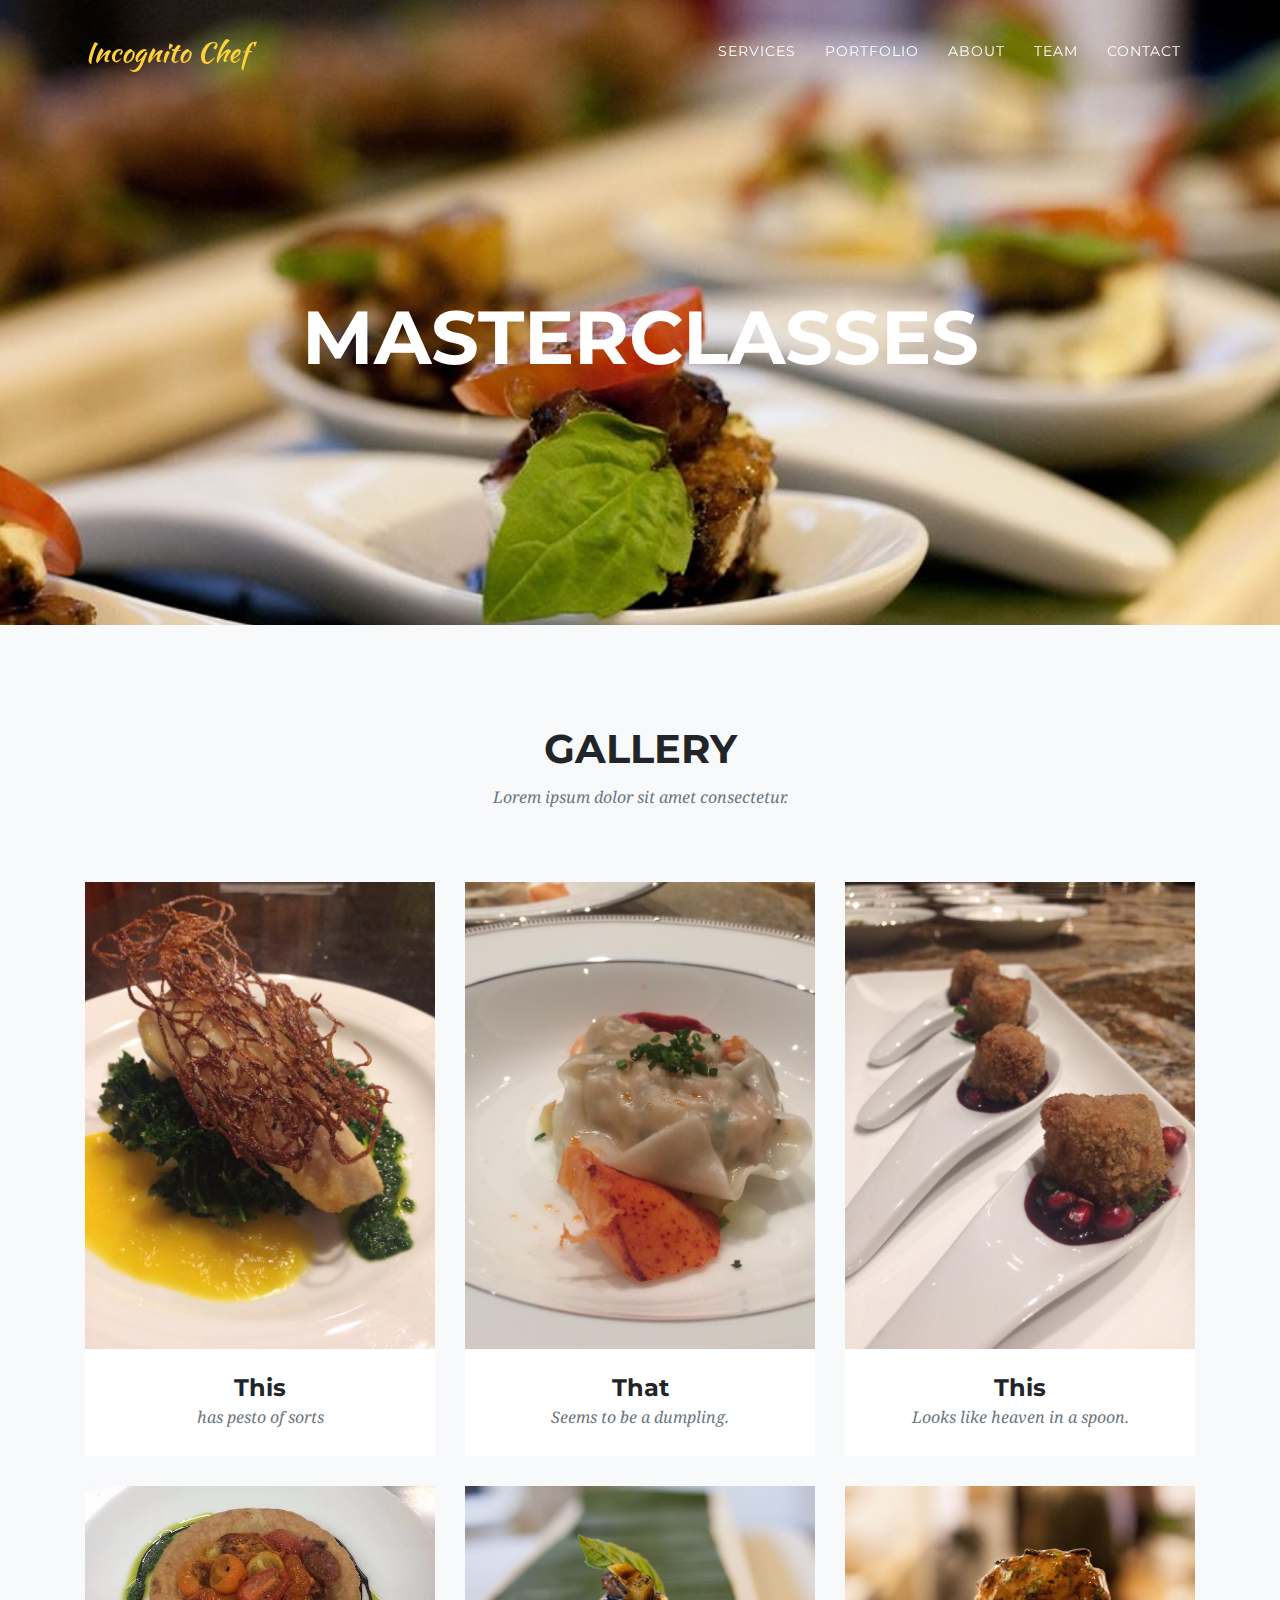
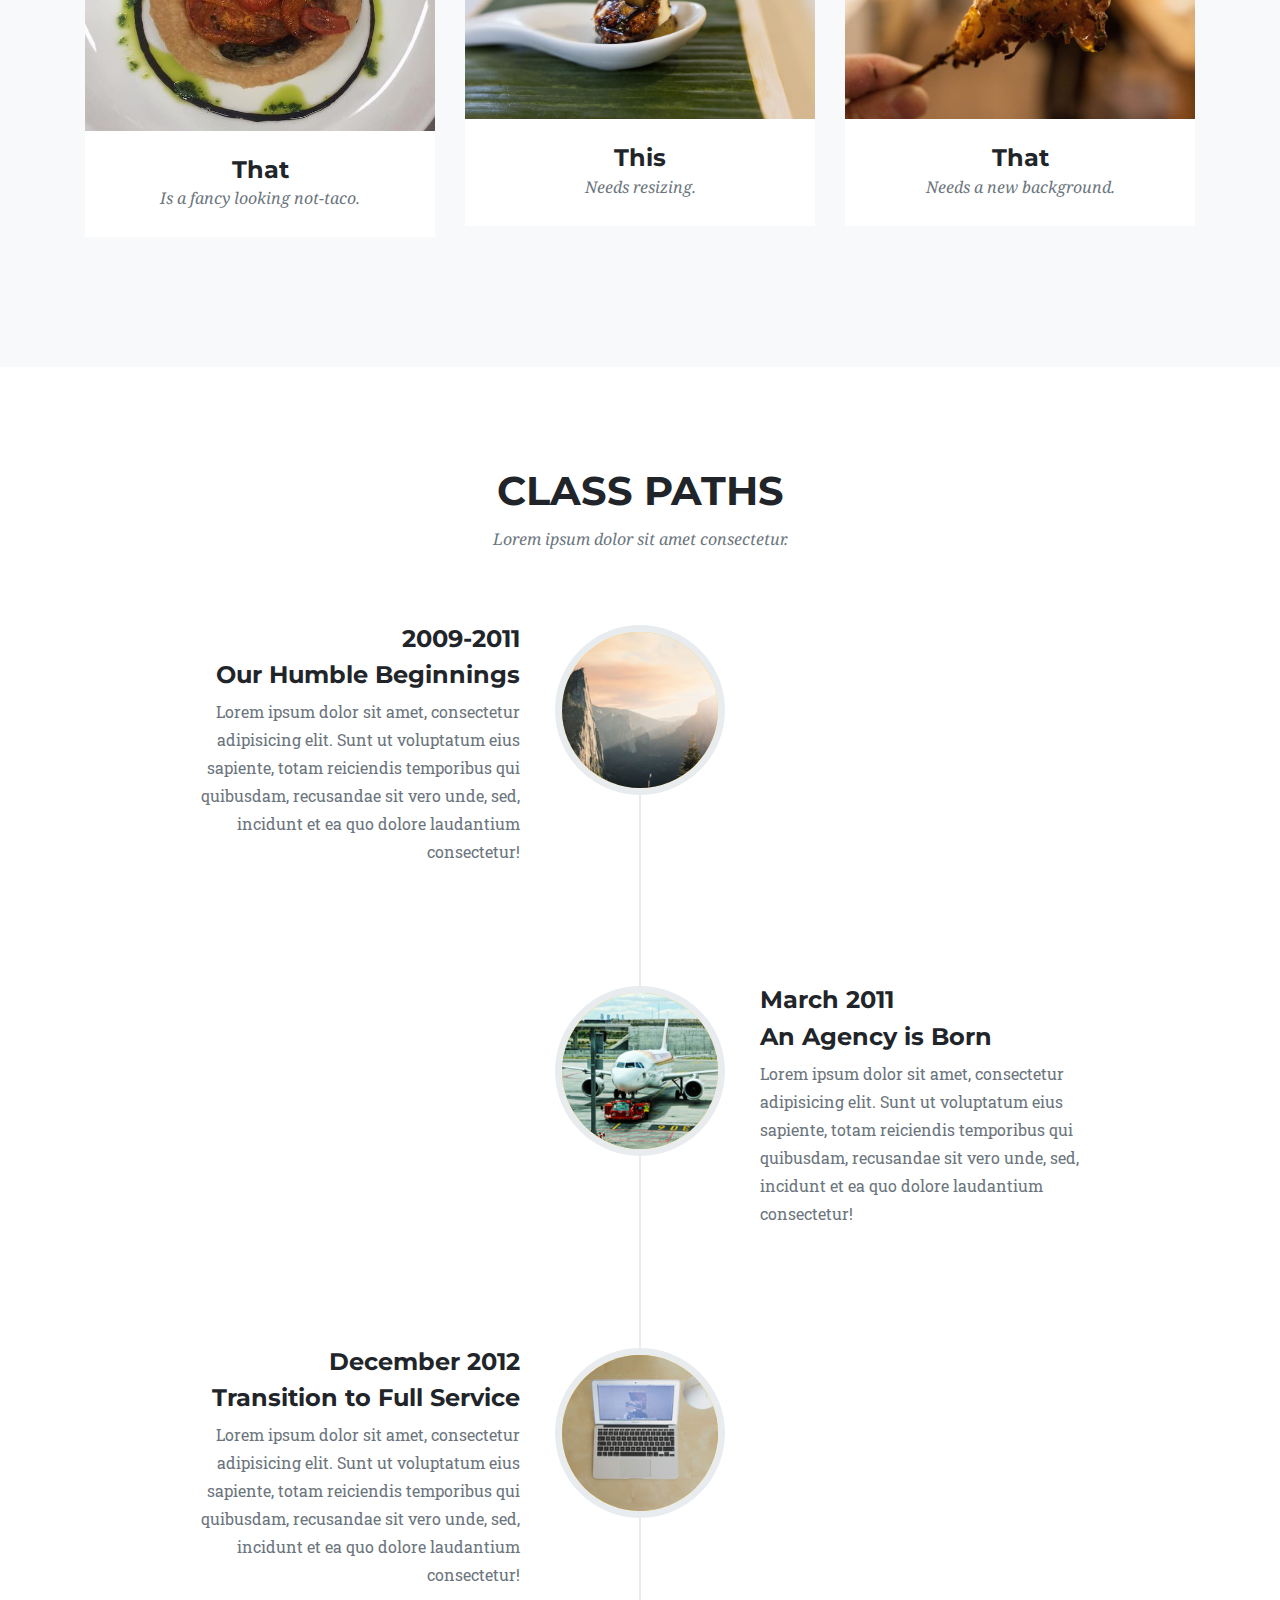
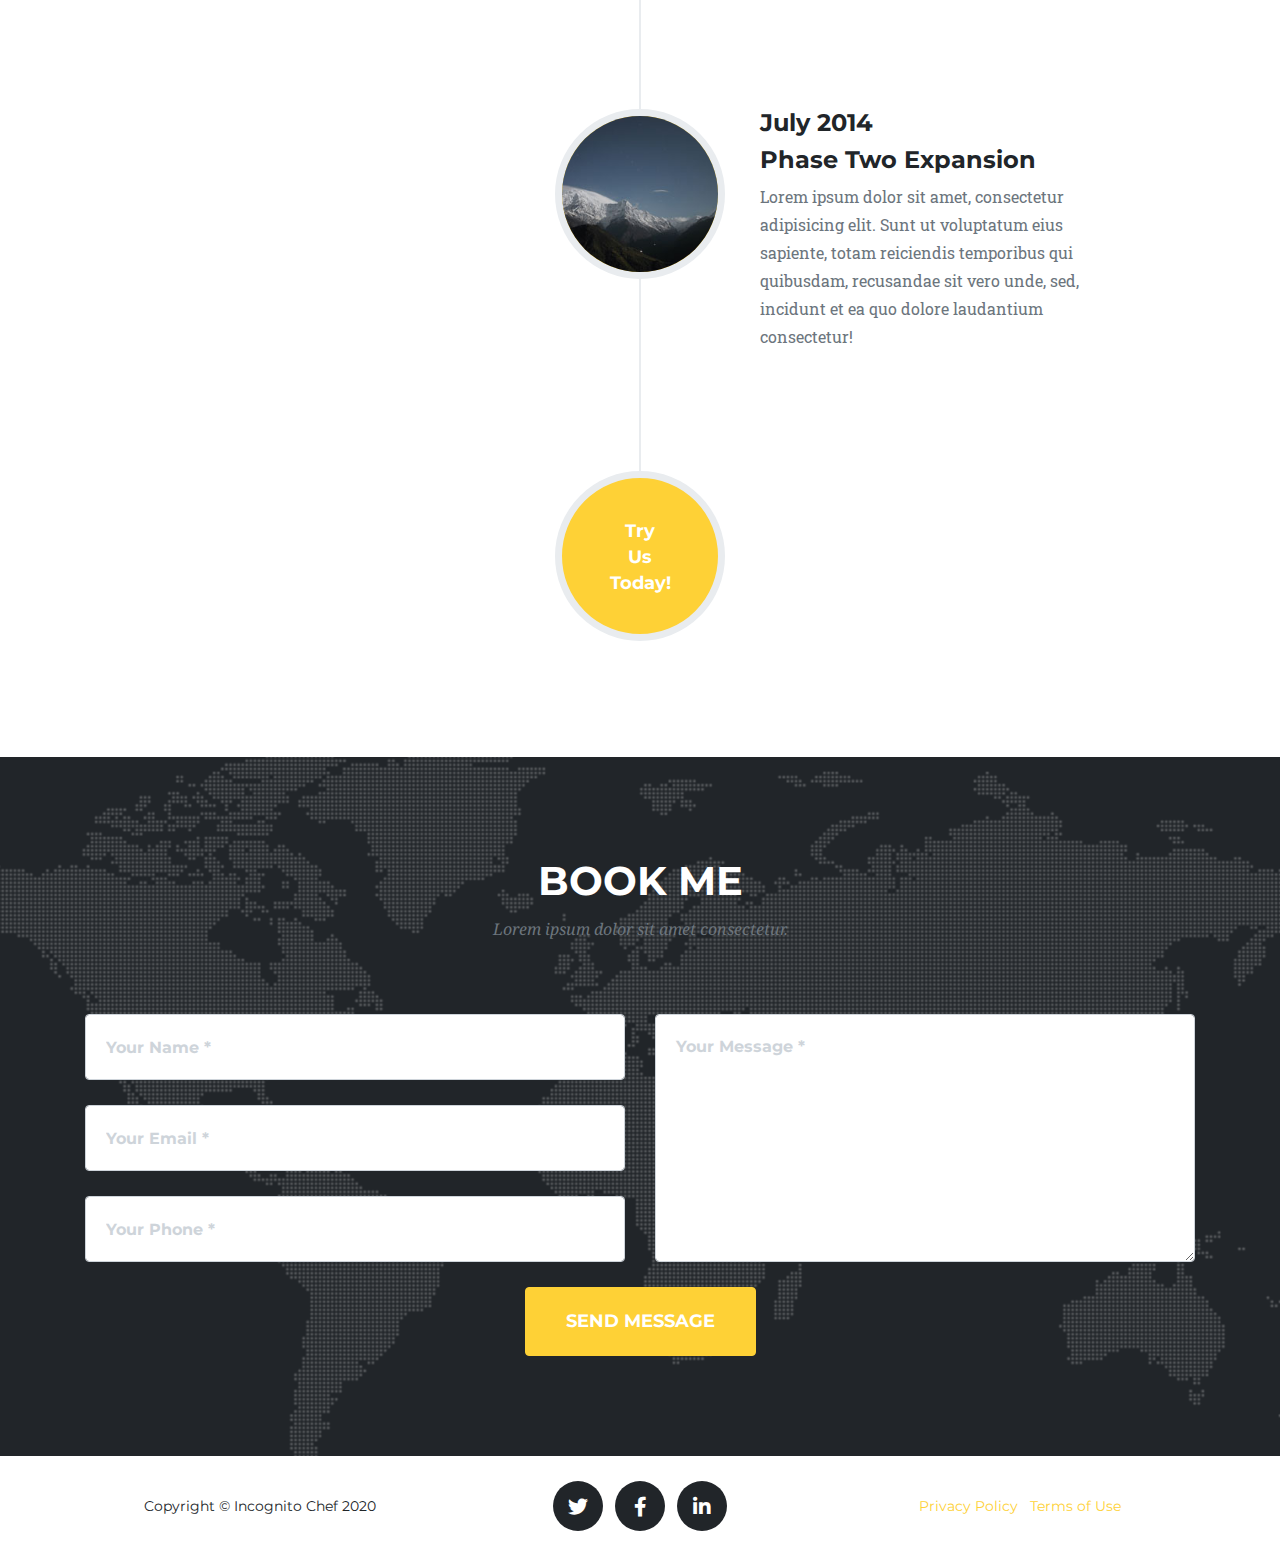
==== commit 990c3aaa: "3pages" ====
--- a/classes.html
+++ b/classes.html
@@ -38,16 +38,16 @@
       <div class="collapse navbar-collapse" id="navbarResponsive">
         <ul class="navbar-nav text-uppercase ml-auto">
           <li class="nav-item">
-            <a class="nav-link js-scroll-trigger" href="#services">Services</a>
+            <a class="nav-link js-scroll-trigger" href="index.html#services">Services</a>
           </li>
           <li class="nav-item">
-            <a class="nav-link js-scroll-trigger" href="#portfolio">Portfolio</a>
+            <a class="nav-link js-scroll-trigger" href="index.html#portfolio">Portfolio</a>
           </li>
           <li class="nav-item">
-            <a class="nav-link js-scroll-trigger" href="#about">About</a>
+            <a class="nav-link js-scroll-trigger" href="index.html#about">About</a>
           </li>
           <li class="nav-item">
-            <a class="nav-link js-scroll-trigger" href="#team">Team</a>
+            <a class="nav-link js-scroll-trigger" href="index.html#team">Team</a>
           </li>
           <li class="nav-item">
             <a class="nav-link js-scroll-trigger" href="#contact">Contact</a>
@@ -61,50 +61,12 @@
   <header class="masthead">
     <div class="container">
       <div class="intro-text">
-        <div class="intro-lead-in">Professional and Personal Chef</div>
-        <div class="intro-heading text-uppercase">It's Nice To Meet You</div>
-        <a class="btn btn-primary btn-xl text-uppercase js-scroll-trigger" href="#services">Tell Me More</a>
+        <div class="intro-heading text-uppercase">Masterclasses</div>
       </div>
     </div>
   </header>
 
-  <!-- Services -->
-  <section class="page-section" id="services">
-    <div class="container">
-      <div class="row">
-        <div class="col-lg-12 text-center">
-          <h2 class="section-heading text-uppercase">Services & Catering</h2>
-          <h3 class="section-subheading text-muted">Lorem ipsum dolor sit amet consectetur.</h3>
-        </div>
-      </div>
-      <div class="row text-center">
-        <div class="col-md-4">
-          <span class="fa-stack fa-4x">
-            <i class="fas fa-circle fa-stack-2x text-primary"></i>
-            <i class="fas fa-shopping-cart fa-stack-1x fa-inverse"></i>
-          </span>
-          <h4 class="service-heading">Private Parties</h4>
-          <p class="text-muted">Lorem ipsum dolor sit amet, consectetur adipisicing elit. Minima maxime quam architecto quo inventore harum ex magni, dicta impedit.</p>
-        </div>
-        <div class="col-md-4">
-          <span class="fa-stack fa-4x">
-            <i class="fas fa-circle fa-stack-2x text-primary"></i>
-            <i class="fas fa-laptop fa-stack-1x fa-inverse"></i>
-          </span>
-          <h4 class="service-heading">Corporate Events</h4>
-          <p class="text-muted">Lorem ipsum dolor sit amet, consectetur adipisicing elit. Minima maxime quam architecto quo inventore harum ex magni, dicta impedit.</p>
-        </div>
-        <div class="col-md-4">
-          <span class="fa-stack fa-4x">
-            <i class="fas fa-circle fa-stack-2x text-primary"></i>
-            <i class="fas fa-lock fa-stack-1x fa-inverse"></i>
-          </span>
-          <h4 class="service-heading">In-Home Cooking</h4>
-          <p class="text-muted">Lorem ipsum dolor sit amet, consectetur adipisicing elit. Minima maxime quam architecto quo inventore harum ex magni, dicta impedit.</p>
-        </div>
-      </div>
-    </div>
-  </section>
+  
 
   <!-- Portfolio Grid -->
   <section class="bg-light page-section" id="portfolio">
@@ -209,7 +171,7 @@
     <div class="container">
       <div class="row">
         <div class="col-lg-12 text-center">
-          <h2 class="section-heading text-uppercase">About</h2>
+          <h2 class="section-heading text-uppercase">Class Paths</h2>
           <h3 class="section-subheading text-muted">Lorem ipsum dolor sit amet consectetur.</h3>
         </div>
       </div>
@@ -285,76 +247,7 @@
     </div>
   </section>
 
-  <!-- Team -->
-  <section class="bg-light page-section" id="team">
-    <div class="container">
-      <div class="row">
-        <div class="col-lg-12 text-center">
-          <h2 class="section-heading text-uppercase">Culinary Mastermind</h2>
-          <h3 class="section-subheading text-muted">Lorem ipsum dolor sit amet consectetur.</h3>
-        </div>
-      </div>
-      
-        
-          <div class="team-member">
-            <img class="mx-auto rounded-circle" src="img/team/rebecca.jpg" alt="">
-            <h4>Rebecca Johnson</h4>
-            <p class="text-muted">Chef</p>
-            <ul class="list-inline social-buttons">
-              <li class="list-inline-item">
-                <a href="#">
-                  <i class="fab fa-twitter"></i>
-                </a>
-              </li>
-              <li class="list-inline-item">
-                <a href="#">
-                  <i class="fab fa-facebook-f"></i>
-                </a>
-              </li>
-              <li class="list-inline-item">
-                <a href="#">
-                  <i class="fab fa-linkedin-in"></i>
-                </a>
-              </li>
-            </ul>
-          </div>
-        
-      </div>
-      <div class="row">
-        <div class="col-lg-8 mx-auto text-center">
-          <p class="large text-muted">Lorem ipsum dolor sit amet, consectetur adipisicing elit. Aut eaque, laboriosam veritatis, quos non quis ad perspiciatis, totam corporis ea, alias ut unde.</p>
-        </div>
-      </div>
-    </div>
-  </section>
-
-  <!-- Awardss -->
-  <section class="py-5">
-    <div class="container">
-      <div class="row">
-        <div class="col-md-3 col-sm-6">
-          <a href="#">
-            <img class="img-fluid d-block mx-auto" src="img/logos/envato.jpg" alt="">
-          </a>
-        </div>
-        <div class="col-md-3 col-sm-6">
-          <a href="#">
-            <img class="img-fluid d-block mx-auto" src="img/logos/designmodo.jpg" alt="">
-          </a>
-        </div>
-        <div class="col-md-3 col-sm-6">
-          <a href="#">
-            <img class="img-fluid d-block mx-auto" src="img/logos/themeforest.jpg" alt="">
-          </a>
-        </div>
-        <div class="col-md-3 col-sm-6">
-          <a href="#">
-            <img class="img-fluid d-block mx-auto" src="img/logos/creative-market.jpg" alt="">
-          </a>
-        </div>
-      </div>
-    </div>
-  </section>
+  
 
   <!-- Contact -->
   <section class="page-section" id="contact">
